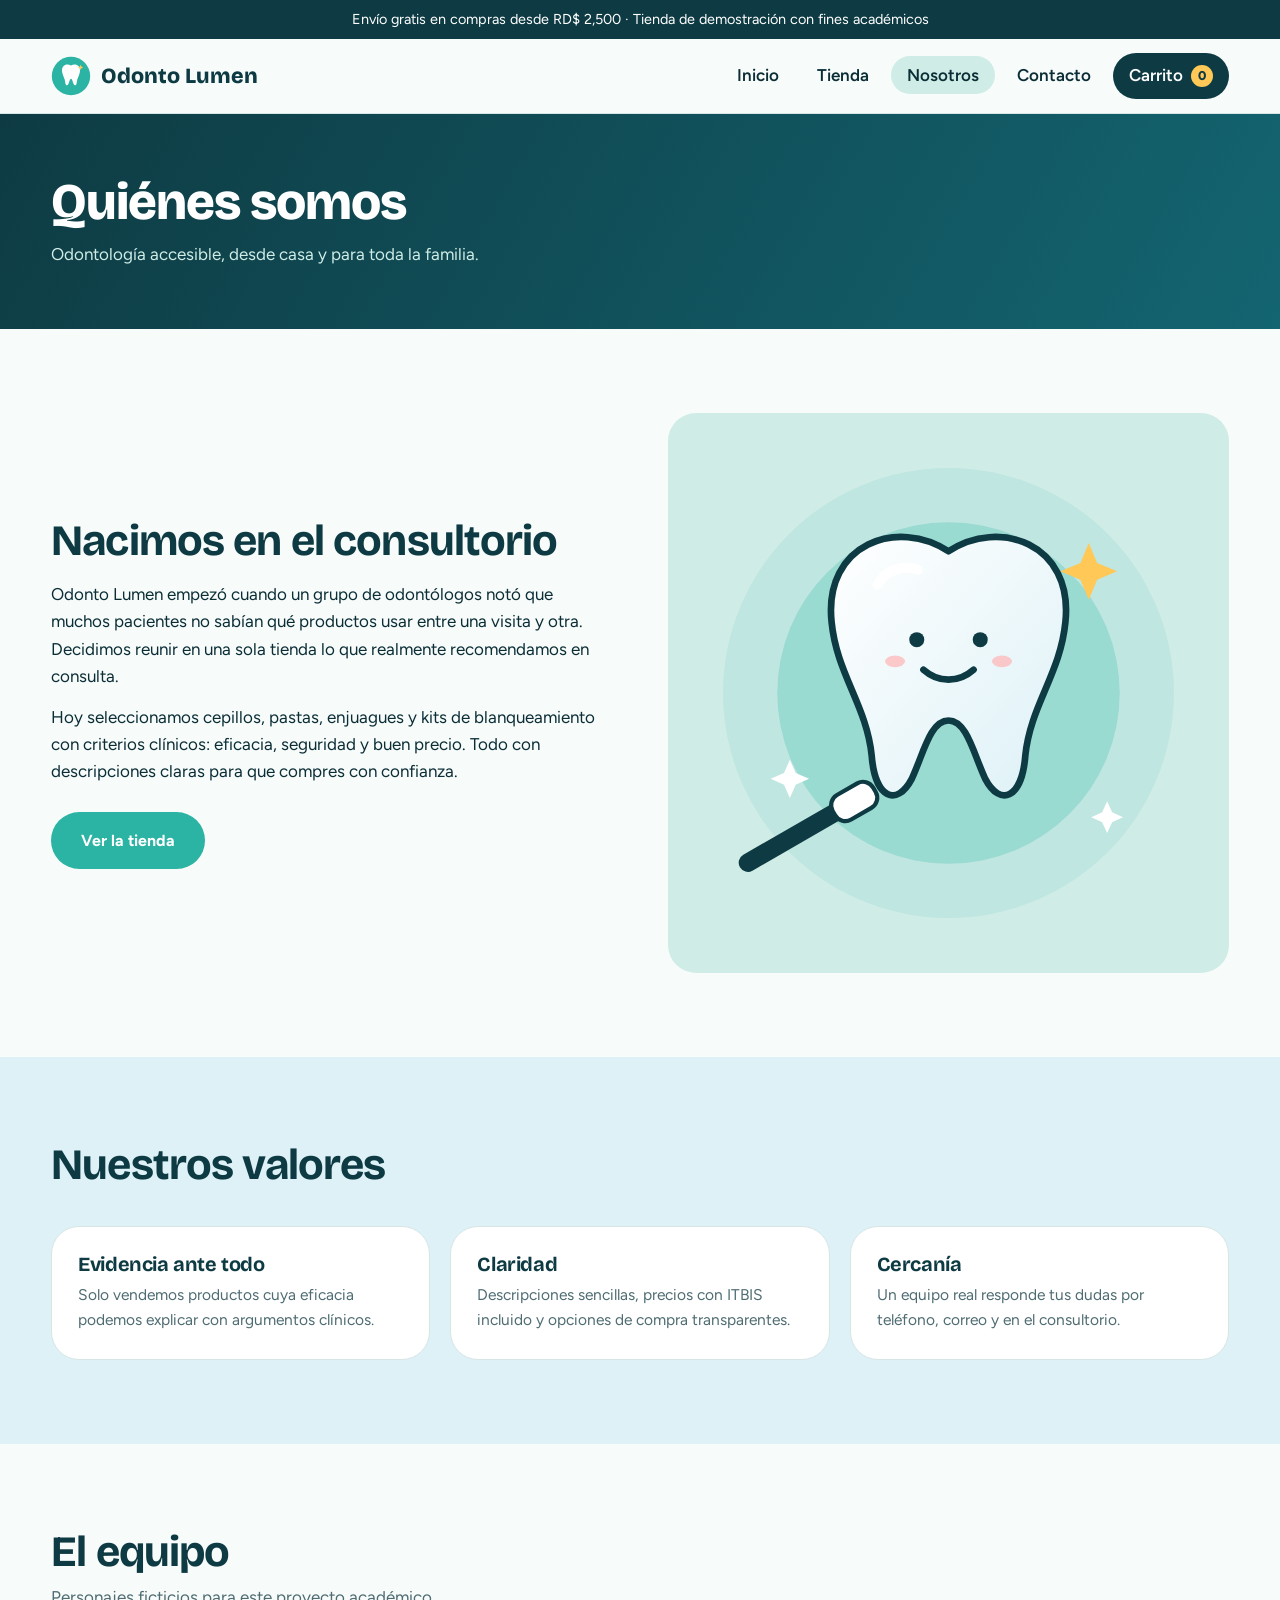
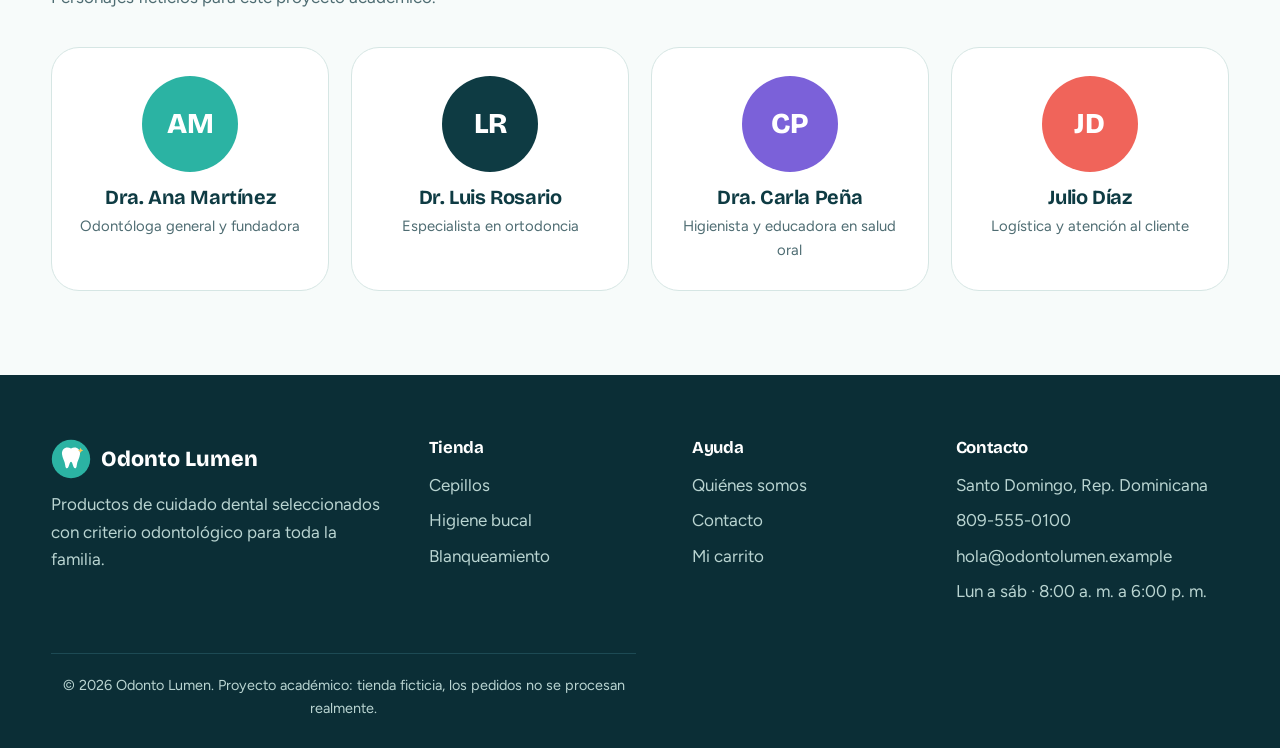
==== nosotros.html @ 76d3c998 "Subiendo PAGINA" ====
<!DOCTYPE html>
<html lang="es">
<head>
<meta charset="UTF-8">
<meta name="viewport" content="width=device-width, initial-scale=1">
<title>Nosotros · Odonto Lumen</title>
<meta name="description" content="Odonto Lumen: tienda en línea de productos de cuidado dental.">
<link rel="icon" href="images/logo.svg" type="image/svg+xml">
<link rel="preconnect" href="https://fonts.googleapis.com">
<link rel="preconnect" href="https://fonts.gstatic.com" crossorigin>
<link href="https://fonts.googleapis.com/css2?family=Bricolage+Grotesque:opsz,wght@12..96,500;12..96,700;12..96,800&family=Figtree:wght@400;600;700&display=swap" rel="stylesheet">
<link rel="stylesheet" href="css/styles.css">
</head>
<body data-page="about">
<div id="site-header"></div>

<main>
<section class="page-hero"><div class="container"><h1>Quiénes somos</h1><p>Odontología accesible, desde casa y para toda la familia.</p></div></section>
<section class="section"><div class="container split">
 <div><h2>Nacimos en el consultorio</h2><p style="margin-top:16px">Odonto Lumen empezó cuando un grupo de odontólogos notó que muchos pacientes no sabían qué productos usar entre una visita y otra. Decidimos reunir en una sola tienda lo que realmente recomendamos en consulta.</p>
 <p style="margin-top:14px">Hoy seleccionamos cepillos, pastas, enjuagues y kits de blanqueamiento con criterios clínicos: eficacia, seguridad y buen precio. Todo con descripciones claras para que compres con confianza.</p>
 <a class="btn btn-primary" style="margin-top:26px" href="tienda.html">Ver la tienda</a></div>
 <div class="art"><img src="images/hero.svg" alt="Ilustración de una muela sonriente"></div></div></section>
<section class="section alt"><div class="container"><div class="section-head"><div><h2>Nuestros valores</h2></div></div>
 <div class="tips"><div class="tip"><h3>Evidencia ante todo</h3><p>Solo vendemos productos cuya eficacia podemos explicar con argumentos clínicos.</p></div>
 <div class="tip"><h3>Claridad</h3><p>Descripciones sencillas, precios con ITBIS incluido y opciones de compra transparentes.</p></div>
 <div class="tip"><h3>Cercanía</h3><p>Un equipo real responde tus dudas por teléfono, correo y en el consultorio.</p></div></div></div></section>
<section class="section"><div class="container"><div class="section-head"><div><h2>El equipo</h2><p>Personajes ficticios para este proyecto académico.</p></div></div>
 <div class="team">
  <div class="member"><div class="avatar" style="background:#2BB3A3">AM</div><h3>Dra. Ana Martínez</h3><p>Odontóloga general y fundadora</p></div>
  <div class="member"><div class="avatar" style="background:#0E3B43">LR</div><h3>Dr. Luis Rosario</h3><p>Especialista en ortodoncia</p></div>
  <div class="member"><div class="avatar" style="background:#7B61D9">CP</div><h3>Dra. Carla Peña</h3><p>Higienista y educadora en salud oral</p></div>
  <div class="member"><div class="avatar" style="background:#F0645A">JD</div><h3>Julio Díaz</h3><p>Logística y atención al cliente</p></div></div></div></section>
</main>
<div id="site-footer"></div>
<script src="js/app.js"></script>
</body>
</html>
---- css/styles.css ----
:root{
  --ink:#0B2E36; --teal:#0E3B43; --aqua:#2BB3A3; --aqua-d:#1E8F82; --mint:#CFEDE6; --sky:#DDF1F7;
  --porcelain:#F7FBFA; --sun:#FFC857; --line:#D6E6E4; --muted:#4E6C72; --danger:#C0392B;
  --r-lg:28px; --r-md:16px; --r-sm:10px;
  --font-h:'Bricolage Grotesque','Trebuchet MS',system-ui,sans-serif;
  --font-b:'Figtree','Segoe UI',system-ui,sans-serif;
}
*{box-sizing:border-box;margin:0;padding:0}
html{scroll-behavior:smooth}
body{font-family:var(--font-b);color:var(--ink);background:var(--porcelain);line-height:1.6;font-size:17px}
img{max-width:100%;display:block}
a{color:inherit;text-decoration:none}
h1,h2,h3,h4{font-family:var(--font-h);line-height:1.12;letter-spacing:-.02em;color:var(--teal)}
h1{font-size:clamp(2.5rem,6vw,4.4rem);font-weight:800}
h2{font-size:clamp(1.8rem,3.6vw,2.7rem);font-weight:700}
h3{font-size:1.25rem;font-weight:700}
p{max-width:65ch}
:focus-visible{outline:3px solid var(--sun);outline-offset:3px;border-radius:6px}
.container{width:min(1180px,92%);margin-inline:auto}
.section{padding:84px 0}
.section.alt{background:var(--sky)}
.section-head{display:flex;justify-content:space-between;align-items:end;gap:20px;margin-bottom:36px;flex-wrap:wrap}
.section-head p{color:var(--muted);margin-top:8px}

/* Header */
.topbar{background:var(--teal);color:#fff;font-size:.9rem;text-align:center;padding:8px 12px}
header.site{position:sticky;top:0;z-index:50;background:rgba(247,251,250,.92);backdrop-filter:blur(10px);border-bottom:1px solid var(--line)}
.nav{display:flex;align-items:center;justify-content:space-between;height:74px;gap:20px}
.brand{display:flex;align-items:center;gap:10px;font-family:var(--font-h);font-weight:800;font-size:1.35rem;color:var(--teal)}
.brand img{width:40px;height:40px}
.nav ul{display:flex;list-style:none;gap:6px;align-items:center}
.nav ul a{padding:9px 16px;border-radius:99px;font-weight:600;transition:background .2s}
.nav ul a:hover,.nav ul a.active{background:var(--mint)}
.cart-link{display:inline-flex;align-items:center;gap:8px;background:var(--teal);color:#fff!important}
.cart-link:hover{background:var(--aqua-d)!important}
.badge{background:var(--sun);color:var(--teal);border-radius:99px;min-width:22px;height:22px;display:inline-grid;place-items:center;font-size:.8rem;font-weight:800;padding:0 6px}
.menu-btn{display:none;background:none;border:2px solid var(--teal);border-radius:10px;width:44px;height:44px;font-size:1.3rem;cursor:pointer;color:var(--teal)}

/* Buttons */
.btn{display:inline-flex;align-items:center;justify-content:center;gap:8px;padding:14px 28px;border-radius:99px;font-weight:700;font-family:var(--font-b);font-size:1rem;border:2px solid transparent;cursor:pointer;transition:transform .15s,background .2s,color .2s}
.btn:active{transform:scale(.97)}
.btn-primary{background:var(--aqua);color:#fff}
.btn-primary:hover{background:var(--aqua-d)}
.btn-dark{background:var(--teal);color:#fff}
.btn-dark:hover{background:var(--ink)}
.btn-ghost{border-color:var(--teal);color:var(--teal);background:transparent}
.btn-ghost:hover{background:var(--teal);color:#fff}
.btn-block{width:100%}
.btn[disabled]{opacity:.5;cursor:not-allowed}

/* Hero */
.hero{padding:70px 0 90px;background:radial-gradient(circle at 85% 20%,var(--mint),transparent 55%)}
.hero-grid{display:grid;grid-template-columns:1.05fr .95fr;gap:40px;align-items:center}
.hero p.lead{font-size:1.2rem;color:var(--muted);margin:22px 0 32px}
.hero .actions{display:flex;gap:14px;flex-wrap:wrap}
.hero-art{position:relative}
.hero-art img{width:100%;animation:float 6s ease-in-out infinite}
@keyframes float{50%{transform:translateY(-14px)}}
.hero-stats{display:flex;gap:34px;margin-top:44px;flex-wrap:wrap}
.hero-stats strong{display:block;font-family:var(--font-h);font-size:1.7rem;color:var(--teal)}
.hero-stats span{color:var(--muted);font-size:.95rem}
.page-hero{background:linear-gradient(120deg,var(--teal),#136571);color:#fff;padding:60px 0}
.page-hero h1{color:#fff;font-size:clamp(2rem,4.5vw,3.2rem)}
.page-hero p{color:#CFEDE6;margin-top:10px}

/* Categories */
.cats{display:grid;grid-template-columns:repeat(4,1fr);gap:18px}
.cat{background:#fff;border:1px solid var(--line);border-radius:var(--r-lg);padding:26px;display:flex;flex-direction:column;gap:6px;transition:border-color .2s,transform .2s}
.cat:hover{border-color:var(--aqua);transform:translateY(-4px)}
.cat .ico{width:54px;height:54px;border-radius:16px;background:var(--mint);display:grid;place-items:center;font-size:1.6rem;margin-bottom:10px}
.cat span{color:var(--muted);font-size:.95rem}

/* Product grid */
.grid{display:grid;grid-template-columns:repeat(auto-fill,minmax(250px,1fr));gap:24px}
.card{background:#fff;border:1px solid var(--line);border-radius:var(--r-lg);overflow:hidden;display:flex;flex-direction:column;transition:box-shadow .25s,transform .25s}
.card:hover{box-shadow:0 18px 40px -18px rgba(14,59,67,.35);transform:translateY(-4px)}
.thumb{aspect-ratio:1;background:radial-gradient(circle at 50% 40%,#fff 0,var(--mint) 100%);display:grid;place-items:center;position:relative;overflow:hidden}
.thumb img{width:82%;transition:transform .4s}
.card:hover .thumb img{transform:scale(1.06) rotate(-2deg)}
.tag{position:absolute;top:14px;left:14px;background:var(--sun);color:var(--teal);font-weight:800;font-size:.8rem;padding:5px 12px;border-radius:99px}
.card-body{padding:20px 22px 24px;display:flex;flex-direction:column;gap:8px;flex:1}
.card-body .cat-name{color:var(--aqua-d);font-weight:700;font-size:.88rem}
.card-body p{color:var(--muted);font-size:.95rem;flex:1}
.price{font-family:var(--font-h);font-weight:800;font-size:1.35rem;color:var(--teal)}
.card-foot{display:flex;justify-content:space-between;align-items:center;margin-top:8px;gap:10px}
.btn-sm{padding:10px 18px;font-size:.92rem}

/* Benefits */
.benefits{display:grid;grid-template-columns:repeat(3,1fr);gap:28px}
.benefit{padding:8px 4px}
.benefit .num{width:56px;height:56px;border-radius:50%;background:var(--aqua);color:#fff;display:grid;place-items:center;font-size:1.5rem;margin-bottom:16px}
.benefit p{color:var(--muted);margin-top:8px}

/* Split / banners */
.split{display:grid;grid-template-columns:1fr 1fr;gap:56px;align-items:center}
.split .art{background:var(--mint);border-radius:var(--r-lg);padding:30px}
.banner{background:var(--teal);color:#fff;border-radius:var(--r-lg);padding:56px;display:flex;justify-content:space-between;align-items:center;gap:28px;flex-wrap:wrap}
.banner h2{color:#fff}
.banner p{color:#CFEDE6;margin-top:10px}
.tips{display:grid;grid-template-columns:repeat(3,1fr);gap:20px}
.tip{background:#fff;border-radius:var(--r-lg);padding:26px;border:1px solid var(--line)}
.tip p{color:var(--muted);margin-top:8px;font-size:.97rem}
.quote{background:#fff;border-radius:var(--r-lg);padding:28px;border:1px solid var(--line)}
.quote footer{margin-top:14px;font-weight:700;color:var(--teal)}

/* Shop toolbar */
.toolbar{display:flex;gap:14px;flex-wrap:wrap;align-items:center;margin-bottom:32px}
.chips{display:flex;gap:8px;flex-wrap:wrap;flex:1}
.chip{border:2px solid var(--line);background:#fff;border-radius:99px;padding:8px 18px;font-weight:700;cursor:pointer;font-family:var(--font-b);color:var(--teal);font-size:.95rem}
.chip.on,.chip:hover{background:var(--teal);color:#fff;border-color:var(--teal)}
input,select,textarea{font-family:var(--font-b);font-size:1rem;padding:12px 16px;border:2px solid var(--line);border-radius:var(--r-sm);background:#fff;color:var(--ink);width:100%}
input:focus,select:focus,textarea:focus{outline:none;border-color:var(--aqua)}
.toolbar input{max-width:240px}.toolbar select{max-width:210px}
.empty{text-align:center;padding:60px 20px;color:var(--muted)}

/* Product page */
.crumbs{padding:22px 0;color:var(--muted);font-size:.95rem}
.crumbs a:hover{color:var(--aqua-d)}
.pd{display:grid;grid-template-columns:1fr 1fr;gap:56px;align-items:start;padding-bottom:70px}
.pd .thumb{border-radius:var(--r-lg);aspect-ratio:1}
.pd .thumb img{width:78%;transition:filter .3s}
.pd-info h1{font-size:clamp(1.9rem,3.6vw,2.7rem)}
.pd-info .price{font-size:2rem;margin:14px 0}
.pd-info .short{color:var(--muted);margin-bottom:24px}
.opt{margin-bottom:20px}
.opt{border:0;min-width:0}.opt legend{font-weight:700;margin-bottom:8px;color:var(--teal);padding:0}
.opt-row{display:flex;gap:10px;flex-wrap:wrap}
.opt-pill{position:relative}
.opt-pill input{position:absolute;opacity:0;width:0;height:0}
.opt-pill span{display:inline-flex;align-items:center;gap:8px;padding:10px 18px;border:2px solid var(--line);border-radius:99px;cursor:pointer;font-weight:600;background:#fff;font-size:.95rem}
.opt-pill input:checked+span{border-color:var(--aqua);background:var(--mint)}
.opt-pill input:focus-visible+span{outline:3px solid var(--sun);outline-offset:2px}
.dot{width:18px;height:18px;border-radius:50%;border:2px solid #fff;box-shadow:0 0 0 1px var(--line)}
.buy-row{display:flex;gap:14px;align-items:center;flex-wrap:wrap;margin-top:28px}
.qty{display:inline-flex;align-items:center;border:2px solid var(--line);border-radius:99px;background:#fff}
.qty button{width:42px;height:42px;border:none;background:none;font-size:1.3rem;cursor:pointer;color:var(--teal);border-radius:50%}
.qty button:hover{background:var(--mint)}
.qty span{min-width:30px;text-align:center;font-weight:700}
.tabs{margin-top:34px;border-top:1px solid var(--line);padding-top:10px}
details{border-bottom:1px solid var(--line);padding:16px 0}
summary{cursor:pointer;font-weight:700;font-family:var(--font-h);font-size:1.1rem;color:var(--teal)}
details p,details ul{margin-top:12px;color:var(--muted)}
details ul{padding-left:20px}

/* Cart */
.cart-layout{display:grid;grid-template-columns:1.7fr 1fr;gap:36px;align-items:start}
.line{display:grid;grid-template-columns:96px 1fr auto;gap:18px;padding:20px;background:#fff;border:1px solid var(--line);border-radius:var(--r-md);margin-bottom:14px;align-items:center}
.line .thumb{border-radius:14px;aspect-ratio:1}
.line .thumb img{width:80%}
.line h3{font-size:1.1rem}
.line small{display:block;color:var(--muted);margin:4px 0 10px}
.line .right{text-align:right;display:flex;flex-direction:column;gap:10px;align-items:flex-end}
.rm{background:none;border:none;color:var(--danger);cursor:pointer;font-weight:700;font-family:var(--font-b)}
.summary{background:#fff;border:1px solid var(--line);border-radius:var(--r-lg);padding:28px;position:sticky;top:96px}
.summary h3{margin-bottom:16px}
.sum-row{display:flex;justify-content:space-between;padding:8px 0;color:var(--muted)}
.sum-row.total{border-top:2px solid var(--line);margin-top:10px;padding-top:16px;color:var(--teal);font-weight:800;font-family:var(--font-h);font-size:1.4rem}
.note{font-size:.88rem;color:var(--muted);margin-top:12px}
.free-bar{height:8px;border-radius:9px;background:var(--mint);overflow:hidden;margin:6px 0 4px}
.free-bar i{display:block;height:100%;background:var(--aqua)}

/* Forms */
.form-grid{display:grid;grid-template-columns:1fr 1fr;gap:16px}
.form-grid .full{grid-column:1/-1}
.field label{display:block;font-weight:700;margin-bottom:6px;font-size:.95rem}
.field .err{color:var(--danger);font-size:.85rem;margin-top:4px;display:none}
.field.bad input,.field.bad select,.field.bad textarea{border-color:var(--danger)}
.field.bad .err{display:block}
.panel{background:#fff;border:1px solid var(--line);border-radius:var(--r-lg);padding:30px;margin-bottom:22px}
.panel h3{margin-bottom:18px}
.pay{display:grid;gap:10px}
.pay label{display:flex;gap:12px;align-items:center;padding:14px 16px;border:2px solid var(--line);border-radius:var(--r-sm);cursor:pointer;font-weight:600}
.pay label:has(input:checked){border-color:var(--aqua);background:var(--mint)}
.pay input{width:auto}
.mini{display:flex;justify-content:space-between;gap:12px;padding:8px 0;font-size:.95rem}
.mini small{color:var(--muted);display:block}

/* Modal / toast */
.overlay{position:fixed;inset:0;background:rgba(11,46,54,.6);display:none;place-items:center;z-index:100;padding:20px}
.overlay.show{display:grid}
.modal{background:#fff;border-radius:var(--r-lg);padding:44px;max-width:480px;text-align:center}
.modal .check{width:74px;height:74px;border-radius:50%;background:var(--aqua);color:#fff;display:grid;place-items:center;font-size:2.2rem;margin:0 auto 18px}
.modal p{margin:12px auto 24px;color:var(--muted)}
.toast{position:fixed;bottom:26px;left:50%;transform:translate(-50%,120px);background:var(--teal);color:#fff;padding:14px 24px;border-radius:99px;font-weight:700;z-index:90;transition:transform .35s;box-shadow:0 14px 30px -10px rgba(0,0,0,.4)}
.toast.show{transform:translate(-50%,0)}

/* Team / contact */
.team{display:grid;grid-template-columns:repeat(4,1fr);gap:22px}
.member{text-align:center;background:#fff;border:1px solid var(--line);border-radius:var(--r-lg);padding:28px 18px}
.avatar{width:96px;height:96px;border-radius:50%;margin:0 auto 14px;display:grid;place-items:center;font-family:var(--font-h);font-weight:800;font-size:1.8rem;color:#fff}
.member p{color:var(--muted);font-size:.93rem;margin:6px auto 0}
.contact-grid{display:grid;grid-template-columns:1fr 1.2fr;gap:40px}
.info-item{display:flex;gap:14px;margin-bottom:20px}
.info-item .ico{width:46px;height:46px;border-radius:14px;background:var(--mint);display:grid;place-items:center;font-size:1.3rem;flex:none}
.info-item p{color:var(--muted)}

/* Footer */
footer.site{background:var(--ink);color:#B9D4D1;padding:64px 0 28px;margin-top:0}
.foot-grid{display:grid;grid-template-columns:1.5fr 1fr 1fr 1.2fr;gap:36px}
footer.site h4{color:#fff;font-size:1.05rem;margin-bottom:14px}
footer.site li{list-style:none;margin-bottom:8px}
footer.site a:hover{color:var(--sun)}
footer.site .brand{color:#fff;margin-bottom:12px}
.copy{border-top:1px solid #1d4a54;margin-top:40px;padding-top:20px;font-size:.9rem;text-align:center}

@media (max-width:920px){
  .hero-grid,.split,.pd,.cart-layout,.contact-grid{grid-template-columns:1fr}
  .cats,.team{grid-template-columns:repeat(2,1fr)}
  .benefits,.tips{grid-template-columns:1fr}
  .foot-grid{grid-template-columns:1fr 1fr}
  .summary{position:static}
  .menu-btn{display:block}
  .nav ul{position:absolute;top:74px;left:0;right:0;background:var(--porcelain);flex-direction:column;padding:16px;border-bottom:1px solid var(--line);display:none}
  .nav ul.open{display:flex}
  .banner{padding:34px}
}
@media (max-width:560px){
  .section{padding:60px 0}.form-grid{grid-template-columns:1fr}.cats,.team,.foot-grid{grid-template-columns:1fr}
  .line{grid-template-columns:72px 1fr}.line .right{grid-column:1/-1;flex-direction:row;justify-content:space-between;align-items:center;width:100%}
}
@media (prefers-reduced-motion:reduce){*{animation:none!important;transition:none!important;scroll-behavior:auto!important}}
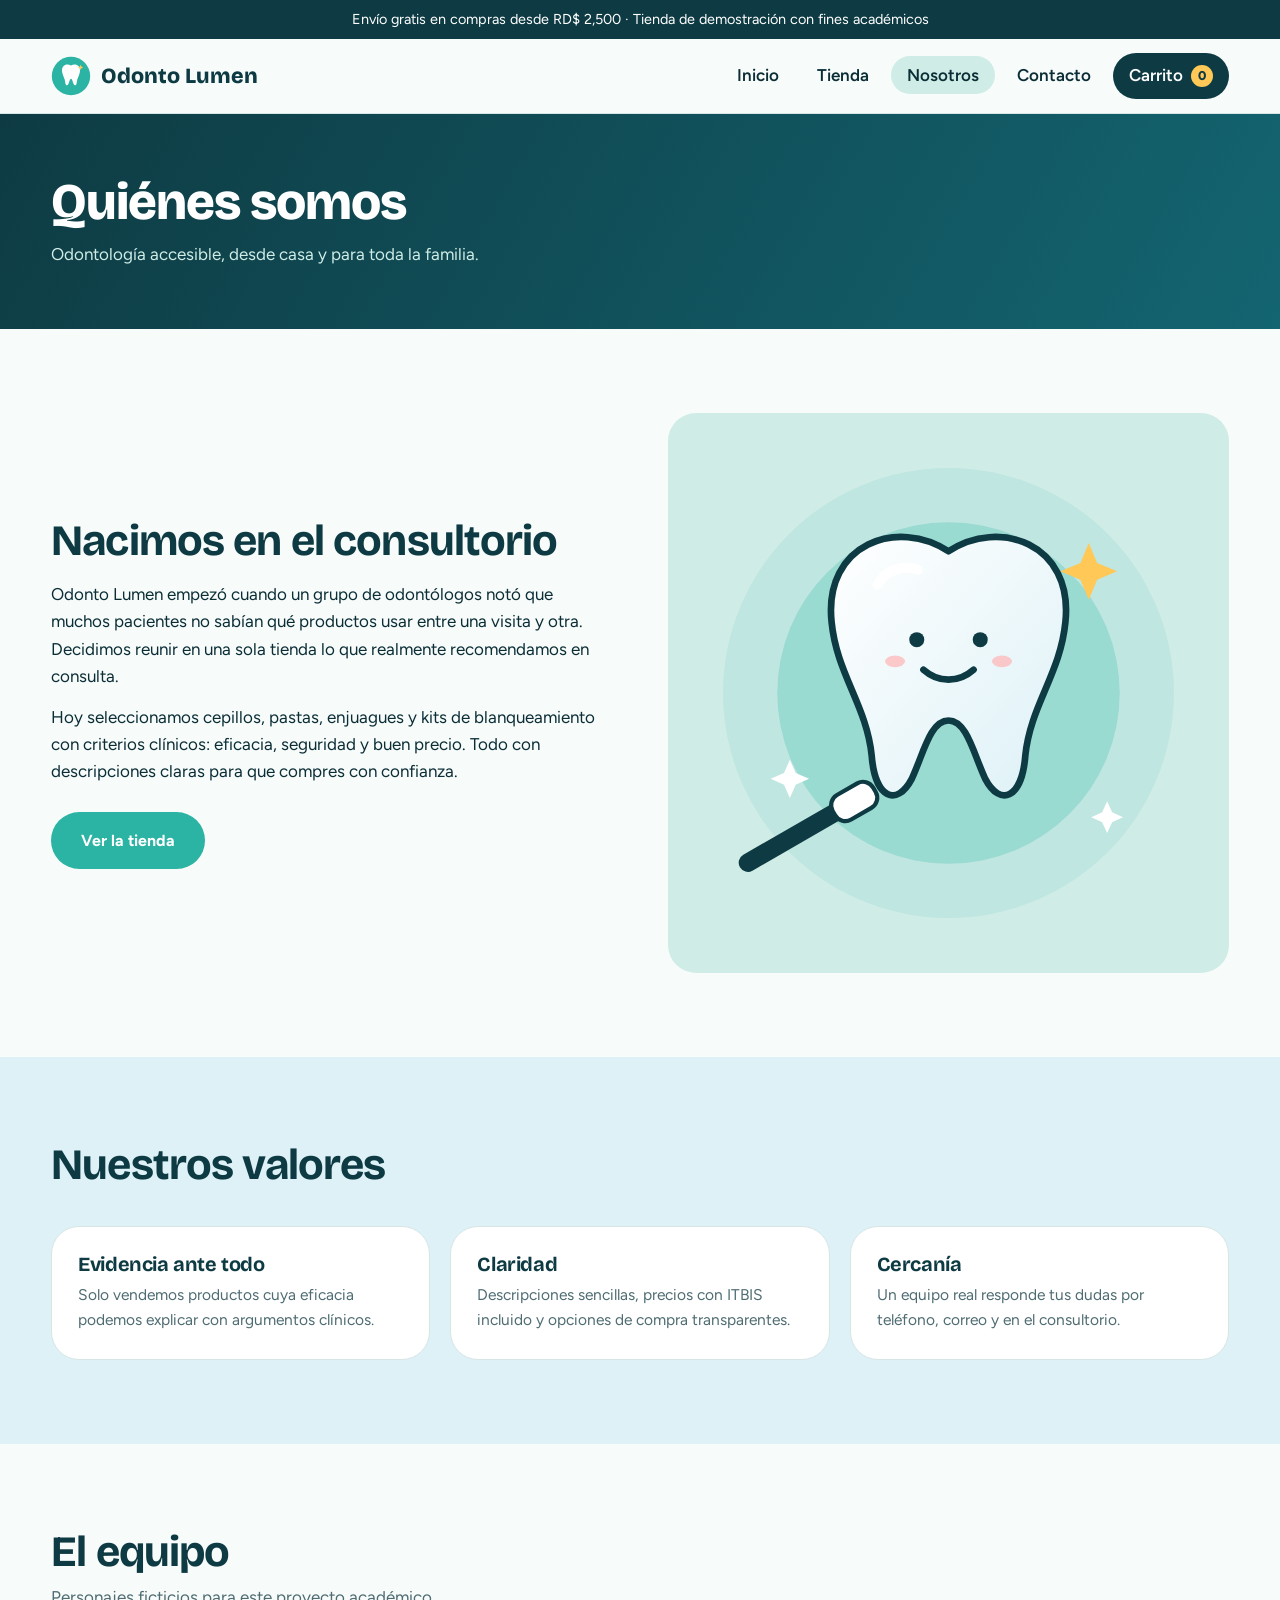
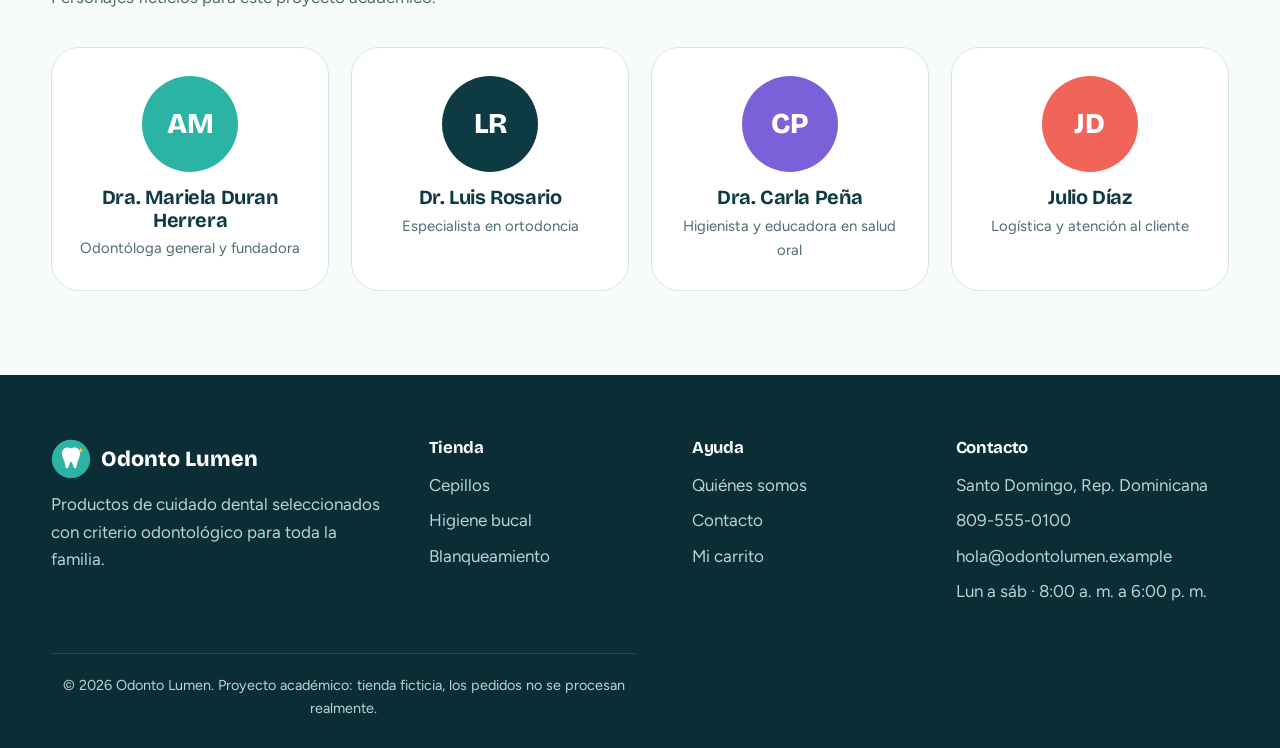
==== commit 8575b7d9: "Cambios 2" ====
--- a/nosotros.html
+++ b/nosotros.html
@@ -27,7 +27,7 @@
  <div class="tip"><h3>Cercanía</h3><p>Un equipo real responde tus dudas por teléfono, correo y en el consultorio.</p></div></div></div></section>
 <section class="section"><div class="container"><div class="section-head"><div><h2>El equipo</h2><p>Personajes ficticios para este proyecto académico.</p></div></div>
  <div class="team">
-  <div class="member"><div class="avatar" style="background:#2BB3A3">AM</div><h3>Dra. Ana Martínez</h3><p>Odontóloga general y fundadora</p></div>
+  <div class="member"><div class="avatar" style="background:#2BB3A3">AM</div><h3>Dra. Mariela Duran Herrera</h3><p>Odontóloga general y fundadora</p></div>
   <div class="member"><div class="avatar" style="background:#0E3B43">LR</div><h3>Dr. Luis Rosario</h3><p>Especialista en ortodoncia</p></div>
   <div class="member"><div class="avatar" style="background:#7B61D9">CP</div><h3>Dra. Carla Peña</h3><p>Higienista y educadora en salud oral</p></div>
   <div class="member"><div class="avatar" style="background:#F0645A">JD</div><h3>Julio Díaz</h3><p>Logística y atención al cliente</p></div></div></div></section>
